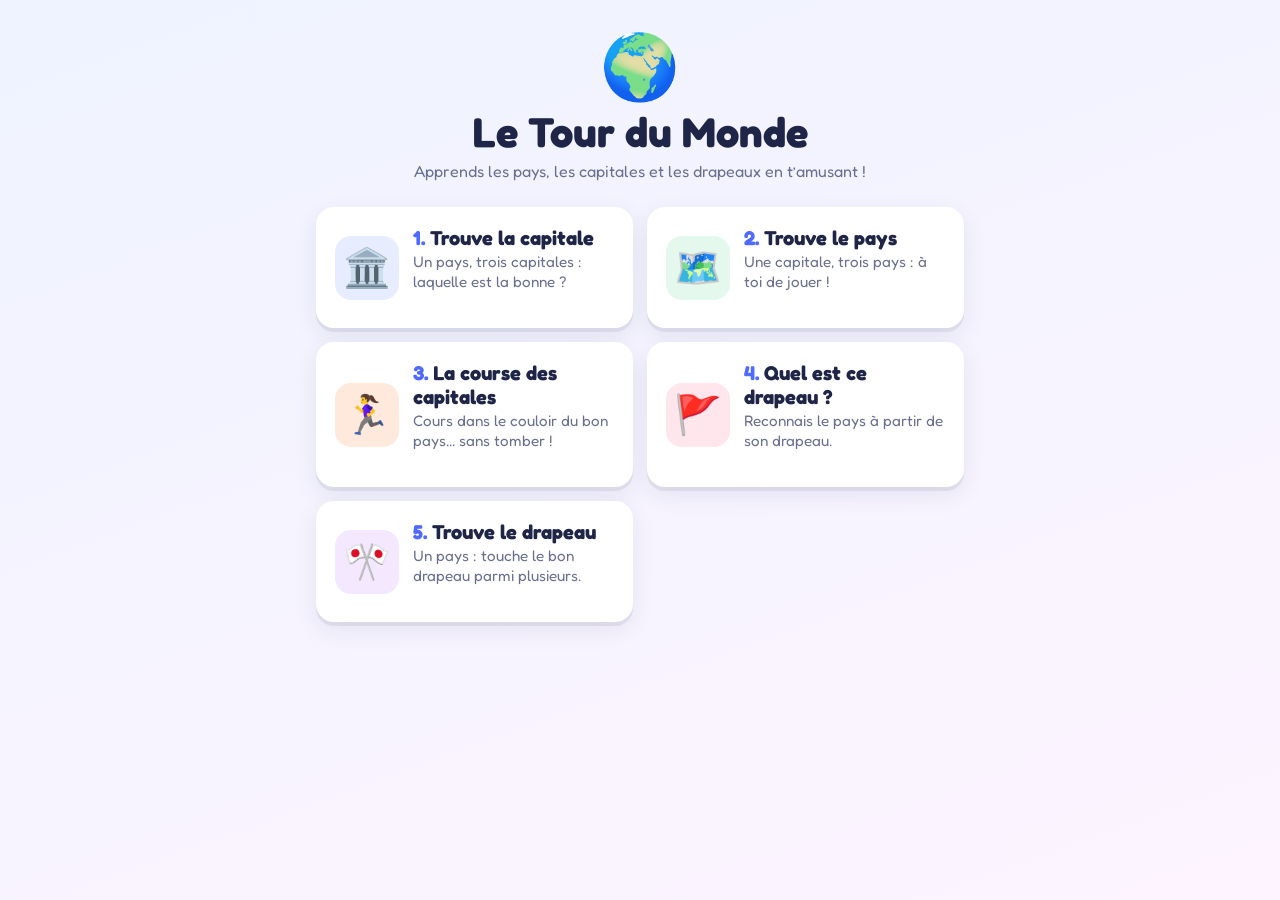
==== games/index.html @ 3e487d0f "Add new geography quiz games: "Trouve le pays", "La course des capitales", "Quel est ce drapeau ?", " ====
<!doctype html>
<html lang="fr">
<head>
  <meta charset="utf-8">
  <meta name="viewport" content="width=device-width, initial-scale=1, viewport-fit=cover">
  <title>Le Tour du Monde</title>
  <link rel="preconnect" href="https://fonts.googleapis.com">
  <link rel="stylesheet" href="https://fonts.googleapis.com/css2?family=Fredoka:wght@400;600;700&display=swap">
  <link rel="stylesheet" href="assets/style.css">
  <style>
    .hero { text-align: center; padding: 18px 8px 8px; }
    .hero .globe { font-size: 4rem; line-height: 1; animation: spin 6s ease-in-out infinite alternate; display: inline-block; }
    .hero h1 { margin: 8px 0 4px; font-size: clamp(1.8rem, 7vw, 2.6rem); }
    .hero p { color: var(--muted); margin: 0; }
    .games { display: grid; gap: 14px; margin-top: 18px; }
    @media (min-width: 620px) { .games { grid-template-columns: 1fr 1fr; } }
    .game-card {
      display: flex;
      gap: 14px;
      align-items: center;
      text-decoration: none;
      color: inherit;
      background: var(--card);
      border-radius: var(--radius);
      box-shadow: var(--shadow);
      padding: 16px;
      border: 3px solid transparent;
      transition: transform 0.1s, border-color 0.15s;
    }
    .game-card:hover { border-color: #b9c4ff; transform: translateY(-2px); }
    .game-card:active { transform: translateY(1px); }
    .game-icon {
      font-size: 2.4rem;
      width: 64px;
      height: 64px;
      flex: none;
      border-radius: 16px;
      display: grid;
      place-items: center;
    }
    .game-card h2 { margin: 0 0 2px; font-size: 1.25rem; }
    .game-card p { margin: 0; color: var(--muted); font-size: 0.95rem; line-height: 1.3; }
    .game-card .rec { color: #b07a00; font-weight: 600; font-size: 0.85rem; margin-top: 4px; min-height: 1em; }
    .num { color: var(--primary); }
    @keyframes spin { from { transform: rotate(-12deg); } to { transform: rotate(12deg); } }
  </style>
</head>
<body>
  <main>
    <header class="hero">
      <div class="globe">🌍</div>
      <h1>Le Tour du Monde</h1>
      <p>Apprends les pays, les capitales et les drapeaux en t’amusant !</p>
    </header>

    <nav class="games">
      <a class="game-card" href="jeu1-capitales.html">
        <div class="game-icon" style="background:#e8ecff">🏛️</div>
        <div>
          <h2><span class="num">1.</span> Trouve la capitale</h2>
          <p>Un pays, trois capitales : laquelle est la bonne ?</p>
          <div class="rec" data-rec="jeu1"></div>
        </div>
      </a>
      <a class="game-card" href="jeu2-pays.html">
        <div class="game-icon" style="background:#e5f8ee">🗺️</div>
        <div>
          <h2><span class="num">2.</span> Trouve le pays</h2>
          <p>Une capitale, trois pays : à toi de jouer !</p>
          <div class="rec" data-rec="jeu2"></div>
        </div>
      </a>
      <a class="game-card" href="jeu3-course.html">
        <div class="game-icon" style="background:#ffe9dc">🏃‍♀️</div>
        <div>
          <h2><span class="num">3.</span> La course des capitales</h2>
          <p>Cours dans le couloir du bon pays… sans tomber !</p>
          <div class="rec" data-rec="jeu3" data-unit="m"></div>
        </div>
      </a>
      <a class="game-card" href="jeu4-drapeaux.html">
        <div class="game-icon" style="background:#ffe5ec">🚩</div>
        <div>
          <h2><span class="num">4.</span> Quel est ce drapeau&nbsp;?</h2>
          <p>Reconnais le pays à partir de son drapeau.</p>
          <div class="rec" data-rec="jeu4" data-levels="1"></div>
        </div>
      </a>
      <a class="game-card" href="jeu5-trouve-le-drapeau.html">
        <div class="game-icon" style="background:#f3e8ff">🎌</div>
        <div>
          <h2><span class="num">5.</span> Trouve le drapeau</h2>
          <p>Un pays : touche le bon drapeau parmi plusieurs.</p>
          <div class="rec" data-rec="jeu5" data-levels="1"></div>
        </div>
      </a>
    </nav>
  </main>

  <script src="assets/data.js"></script>
  <script src="assets/common.js"></script>
  <script>
    // Affiche les records enregistrés sur cet appareil.
    const LEVEL_NAMES = { facile: 'Facile', moyen: 'Moyen', difficile: 'Difficile' };
    document.querySelectorAll('[data-rec]').forEach((el) => {
      const id = el.dataset.rec;
      if (el.dataset.levels) {
        const parts = Object.keys(LEVEL_NAMES)
          .map((k) => [LEVEL_NAMES[k], Game.store.get('best:' + id + ':' + k, 0)])
          .filter(([, v]) => v > 0)
          .map(([name, v]) => name + ' ' + v);
        el.textContent = parts.length ? '🏆 ' + parts.join(' · ') : '';
      } else {
        const v = Game.store.get('best:' + id, 0);
        el.textContent = v ? '🏆 Record : ' + v + ' ' + (el.dataset.unit || 'pts') : '';
      }
    });
  </script>
</body>
</html>
---- games/assets/style.css ----
:root {
  --bg: #eef3ff;
  --bg2: #fdf4ff;
  --card: #ffffff;
  --ink: #1f2547;
  --muted: #69708f;
  --primary: #4f6bff;
  --primary-dark: #3a52d6;
  --accent: #ffb703;
  --good: #1fb36b;
  --good-bg: #d8f7e7;
  --bad: #ec4747;
  --bad-bg: #ffe0e0;
  --line: #dfe5f7;
  --radius: 18px;
  --shadow: 0 4px 0 rgba(31, 37, 71, 0.08), 0 8px 24px rgba(31, 37, 71, 0.08);
  --topbar-h: 56px;
}

* { box-sizing: border-box; }

html, body { margin: 0; }

body {
  font-family: 'Fredoka', 'Trebuchet MS', system-ui, sans-serif;
  color: var(--ink);
  background: linear-gradient(160deg, var(--bg) 0%, var(--bg2) 100%) fixed;
  min-height: 100dvh;
  -webkit-tap-highlight-color: transparent;
  overflow-x: hidden;
}

button { font: inherit; color: inherit; }

/* ---------- Barre du haut ---------- */
.topbar {
  height: var(--topbar-h);
  display: flex;
  align-items: center;
  gap: 8px;
  padding: 0 12px;
  background: var(--card);
  box-shadow: 0 2px 10px rgba(31, 37, 71, 0.08);
  position: sticky;
  top: 0;
  z-index: 10;
}
.topbar h1 {
  flex: 1;
  margin: 0;
  font-size: 1.15rem;
  text-align: center;
  white-space: nowrap;
  overflow: hidden;
  text-overflow: ellipsis;
}
.topbar a, .icon-btn {
  text-decoration: none;
  color: var(--primary);
  font-weight: 600;
  background: none;
  border: 0;
  padding: 8px;
  cursor: pointer;
  border-radius: 10px;
  min-width: 44px;
}
.icon-btn { font-size: 1.3rem; }

main {
  max-width: 680px;
  margin: 0 auto;
  padding: 16px;
}

/* ---------- Cartes et boutons ---------- */
.card {
  background: var(--card);
  border-radius: var(--radius);
  box-shadow: var(--shadow);
  padding: 24px 20px;
  text-align: center;
}
.big-emoji { font-size: 3.5rem; line-height: 1; }
.card h2 { margin: 8px 0 6px; font-size: 1.7rem; }
.rules { color: var(--muted); line-height: 1.45; margin: 0 auto 18px; max-width: 460px; }
.best { font-weight: 600; color: #b07a00; min-height: 1.4em; margin: 12px 0; }

.btn {
  border: 0;
  border-radius: 14px;
  padding: 12px 22px;
  font-weight: 600;
  font-size: 1.05rem;
  cursor: pointer;
  background: var(--line);
  transition: transform 0.08s, background 0.2s;
  text-decoration: none;
  display: inline-block;
}
.btn:active { transform: translateY(2px); }
.btn.primary { background: var(--primary); color: #fff; box-shadow: 0 4px 0 var(--primary-dark); }
.btn.primary:active { box-shadow: 0 2px 0 var(--primary-dark); }
.btn.ghost { background: transparent; color: var(--primary); border: 2px solid var(--line); }
.btn.big { font-size: 1.35rem; padding: 14px 40px; }
.btn-row { display: flex; gap: 10px; justify-content: center; flex-wrap: wrap; margin-top: 16px; }

.error-msg { color: var(--bad); font-weight: 600; min-height: 1.3em; margin: 8px 0 0; }

/* ---------- Réglages : continents et difficulté ---------- */
.setting-label { font-weight: 600; margin: 4px 0 8px; color: var(--muted); }
.chips + .setting-label { margin-top: 18px; }
.chips { display: flex; flex-wrap: wrap; gap: 8px; justify-content: center; }
.chip {
  border: 2px solid var(--line);
  background: #fff;
  border-radius: 999px;
  padding: 8px 14px;
  cursor: pointer;
  font-weight: 600;
  color: var(--muted);
}
.chip.on { border-color: var(--primary); background: #e8ecff; color: var(--primary-dark); }

.segmented {
  display: inline-flex;
  background: var(--line);
  border-radius: 14px;
  padding: 4px;
  gap: 4px;
}
.segmented button {
  border: 0;
  background: transparent;
  padding: 10px 16px;
  border-radius: 10px;
  cursor: pointer;
  font-weight: 600;
  color: var(--muted);
}
.segmented button.on { background: #fff; color: var(--primary-dark); box-shadow: 0 2px 6px rgba(0, 0, 0, 0.1); }
.seg-help { color: var(--muted); font-size: 0.95rem; margin-top: 8px; min-height: 1.3em; }

/* ---------- Jeu : HUD ---------- */
.hud {
  display: grid;
  grid-template-columns: repeat(3, 1fr);
  gap: 8px;
}
.hud-item {
  background: var(--card);
  border-radius: 14px;
  box-shadow: var(--shadow);
  padding: 6px 4px;
  text-align: center;
  display: flex;
  flex-direction: column;
}
.hud-item .lbl { font-size: 0.75rem; color: var(--muted); text-transform: uppercase; letter-spacing: 0.04em; }
.hud-item b { font-size: 1.5rem; }
.hud-item.warn b { color: var(--bad); animation: pulse 0.5s infinite alternate; }
.combo-hot b { color: #ff7b00; }

.timebar { height: 8px; background: var(--line); border-radius: 99px; margin: 10px 0 14px; overflow: hidden; }
.timebar div { height: 100%; background: linear-gradient(90deg, var(--accent), #ff7b00); border-radius: 99px; transition: width 0.1s linear; }

.play { position: relative; }

.stage { text-align: center; }
.prompt-label { color: var(--muted); font-weight: 600; margin: 4px 0; }
.question {
  font-size: clamp(1.9rem, 8vw, 2.8rem);
  font-weight: 700;
  margin: 4px 0 4px;
  line-height: 1.1;
  word-break: break-word;
}
.region-tag { color: var(--muted); margin-bottom: 16px; }

/* ---------- Choix de réponse ---------- */
.choices { display: grid; gap: 12px; grid-template-columns: 1fr; margin-top: 8px; }
.choices.two-cols { grid-template-columns: 1fr 1fr; gap: 10px; }
.choice {
  background: var(--card);
  border: 3px solid var(--line);
  border-radius: 16px;
  min-height: 64px;
  padding: 10px 12px;
  font-size: 1.35rem;
  font-weight: 600;
  cursor: pointer;
  box-shadow: 0 4px 0 var(--line);
  transition: transform 0.08s, border-color 0.15s, background 0.15s;
  word-break: break-word;
}
.two-cols .choice { font-size: 1.05rem; min-height: 56px; }
.choice:hover { border-color: #b9c4ff; }
.choice:active { transform: translateY(2px); box-shadow: 0 2px 0 var(--line); }
.choices.locked .choice { pointer-events: none; }
.choice.good { background: var(--good-bg); border-color: var(--good); box-shadow: 0 4px 0 var(--good); }
.choice.bad { background: var(--bad-bg); border-color: var(--bad); box-shadow: 0 4px 0 var(--bad); animation: shake 0.4s; }
.choice.reveal { animation: pulse 0.45s 2 alternate; }

/* ---------- Drapeaux ---------- */
.flag-big {
  display: flex;
  justify-content: center;
  margin: 6px 0 16px;
  min-height: 140px;
  align-items: center;
}
.flag-big img {
  max-width: min(320px, 85vw);
  max-height: 210px;
  border-radius: 8px;
  box-shadow: 0 0 0 1px rgba(0, 0, 0, 0.12), 0 6px 18px rgba(31, 37, 71, 0.18);
  background: #fff;
}
.flag-grid { display: grid; gap: 10px; margin-top: 8px; }
.flag-grid.n3 { grid-template-columns: 1fr; max-width: 300px; margin-inline: auto; }
.flag-grid.n8 { grid-template-columns: repeat(2, 1fr); }
.flag-grid.n20 { grid-template-columns: repeat(4, 1fr); gap: 6px; }
@media (min-width: 560px) {
  .flag-grid.n3 { grid-template-columns: repeat(3, 1fr); max-width: none; }
  .flag-grid.n8 { grid-template-columns: repeat(4, 1fr); }
  .flag-grid.n20 { grid-template-columns: repeat(5, 1fr); gap: 8px; }
}
.flag-choice {
  padding: 6px;
  min-height: 0;
  display: flex;
  align-items: center;
  justify-content: center;
  aspect-ratio: 3 / 2;
}
.n20 .flag-choice { padding: 3px; border-width: 2px; border-radius: 10px; }
.flag-choice img {
  max-width: 100%;
  max-height: 100%;
  border-radius: 4px;
  box-shadow: 0 0 0 1px rgba(0, 0, 0, 0.12);
  display: block;
}
.flag-choice { position: relative; }
.flag-name {
  position: absolute;
  left: 4px;
  right: 4px;
  bottom: 4px;
  background: rgba(255, 255, 255, 0.92);
  border-radius: 6px;
  font-size: 0.8rem;
  font-weight: 600;
  padding: 2px 4px;
  line-height: 1.2;
}
.mini-flag { height: 1.2em; vertical-align: -0.2em; border-radius: 2px; box-shadow: 0 0 0 1px rgba(0, 0, 0, 0.15); }

/* ---------- Saisie avec autocomplétion ---------- */
.ac { position: relative; max-width: 420px; margin: 0 auto; }
.ac input {
  width: 100%;
  font: inherit;
  font-size: 1.3rem;
  padding: 14px 16px;
  border-radius: 14px;
  border: 3px solid var(--line);
  outline: none;
  background: #fff;
}
.ac input:focus { border-color: var(--primary); }
.ac input.good { border-color: var(--good); background: var(--good-bg); }
.ac input.bad { border-color: var(--bad); background: var(--bad-bg); animation: shake 0.4s; }
.ac-list {
  list-style: none;
  margin: 4px 0 0;
  padding: 4px;
  position: absolute;
  left: 0;
  right: 0;
  top: 100%;
  background: #fff;
  border-radius: 14px;
  box-shadow: var(--shadow);
  z-index: 5;
  text-align: left;
}
.ac-list:empty { display: none; }
.ac-list li { padding: 12px 14px; border-radius: 10px; cursor: pointer; font-size: 1.15rem; }
.ac-list li.active, .ac-list li:hover { background: #e8ecff; }
.answer-reveal { min-height: 1.6em; margin-top: 12px; font-size: 1.2rem; font-weight: 600; }
.answer-reveal.good { color: var(--good); }
.answer-reveal.bad { color: var(--bad); }

/* ---------- Petit texte flottant (+3, -1) ---------- */
.pop {
  position: absolute;
  left: 50%;
  top: 70px;
  transform: translateX(-50%);
  font-size: 2.2rem;
  font-weight: 700;
  pointer-events: none;
  opacity: 0;
  z-index: 4;
  text-shadow: 0 2px 0 #fff;
}
.pop.show { animation: floatUp 0.9s ease-out; }
.pop.good { color: var(--good); }
.pop.bad { color: var(--bad); }

/* ---------- Écran de fin ---------- */
.final-score { font-size: 4rem; font-weight: 700; color: var(--primary); line-height: 1; margin: 10px 0 2px; }
.final-unit { color: var(--muted); font-weight: 600; }
.record { background: #fff4d1; color: #a06800; border-radius: 12px; padding: 8px 12px; font-weight: 700; display: inline-block; margin-top: 12px; animation: pulse 0.6s 4 alternate; }
.stats { display: flex; justify-content: center; gap: 18px; margin: 16px 0 4px; flex-wrap: wrap; font-weight: 600; }
.review { text-align: left; margin: 18px auto 0; max-width: 420px; }
.review h3 { font-size: 1.05rem; margin: 0 0 8px; text-align: center; }
.review ul { list-style: none; margin: 0; padding: 0; }
.review li { padding: 8px 12px; border-radius: 10px; background: var(--bg); margin-bottom: 6px; display: flex; justify-content: space-between; gap: 8px; align-items: center; }
.review li b { color: var(--good); text-align: right; }

/* ---------- Animations ---------- */
@keyframes shake {
  0%, 100% { transform: translateX(0); }
  25% { transform: translateX(-6px); }
  75% { transform: translateX(6px); }
}
@keyframes pulse { from { transform: scale(1); } to { transform: scale(1.06); } }
@keyframes floatUp {
  0% { opacity: 0; transform: translate(-50%, 10px) scale(0.8); }
  20% { opacity: 1; transform: translate(-50%, 0) scale(1.1); }
  100% { opacity: 0; transform: translate(-50%, -40px) scale(1); }
}

@media (prefers-reduced-motion: reduce) {
  *, *::before, *::after { animation: none !important; transition: none !important; }
}
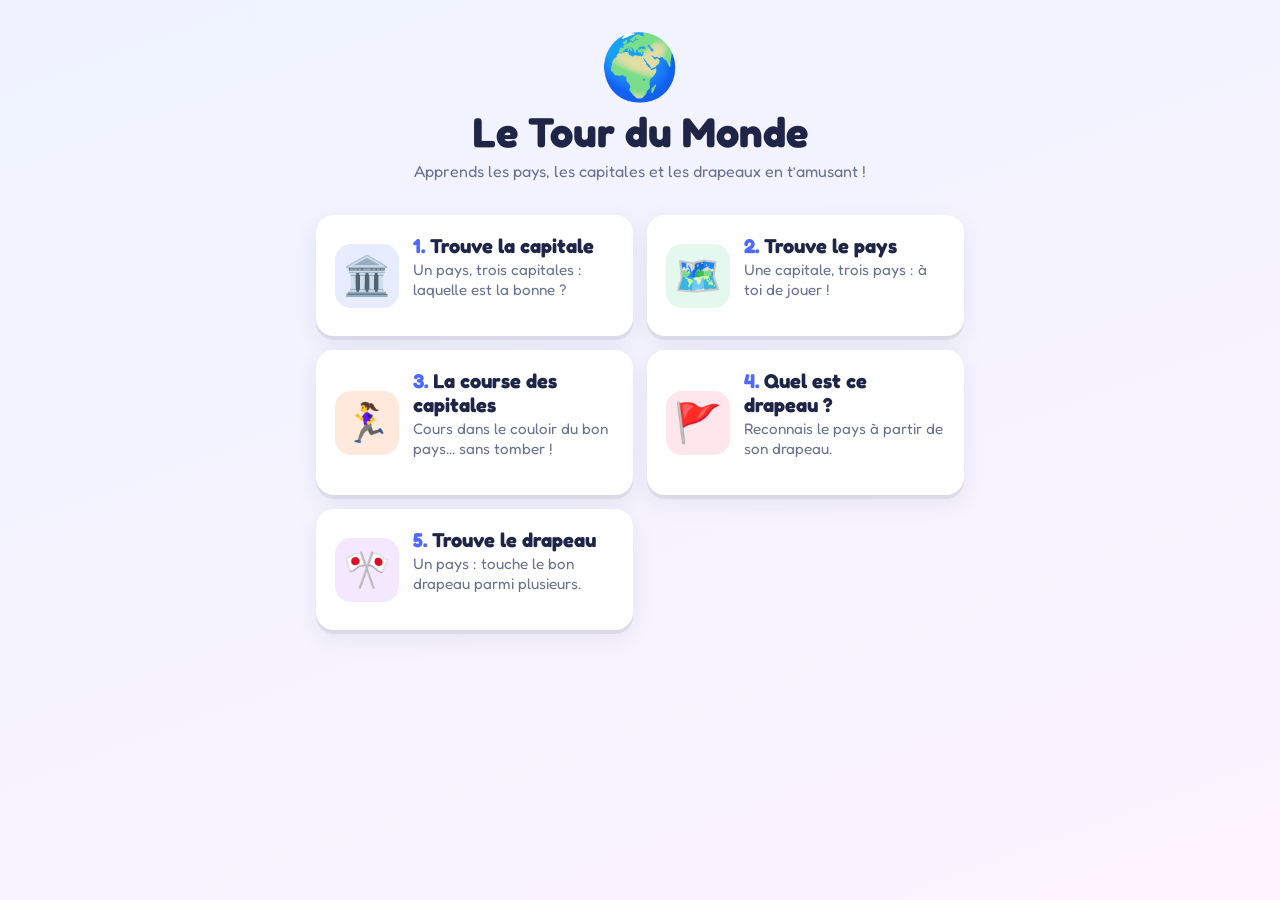
==== commit 6192ec9a: "Display Paris build timestamp and commit on home screen" ====
--- a/games/index.html
+++ b/games/index.html
@@ -1,120 +1,121 @@
-<!doctype html>
-<html lang="fr">
-<head>
-  <meta charset="utf-8">
-  <meta name="viewport" content="width=device-width, initial-scale=1, viewport-fit=cover">
-  <title>Le Tour du Monde</title>
-  <link rel="preconnect" href="https://fonts.googleapis.com">
-  <link rel="stylesheet" href="https://fonts.googleapis.com/css2?family=Fredoka:wght@400;600;700&display=swap">
-  <link rel="stylesheet" href="assets/style.css">
-  <style>
-    .hero { text-align: center; padding: 18px 8px 8px; }
-    .hero .globe { font-size: 4rem; line-height: 1; animation: spin 6s ease-in-out infinite alternate; display: inline-block; }
-    .hero h1 { margin: 8px 0 4px; font-size: clamp(1.8rem, 7vw, 2.6rem); }
-    .hero p { color: var(--muted); margin: 0; }
-    .games { display: grid; gap: 14px; margin-top: 18px; }
-    @media (min-width: 620px) { .games { grid-template-columns: 1fr 1fr; } }
-    .game-card {
-      display: flex;
-      gap: 14px;
-      align-items: center;
-      text-decoration: none;
-      color: inherit;
-      background: var(--card);
-      border-radius: var(--radius);
-      box-shadow: var(--shadow);
-      padding: 16px;
-      border: 3px solid transparent;
-      transition: transform 0.1s, border-color 0.15s;
-    }
-    .game-card:hover { border-color: #b9c4ff; transform: translateY(-2px); }
-    .game-card:active { transform: translateY(1px); }
-    .game-icon {
-      font-size: 2.4rem;
-      width: 64px;
-      height: 64px;
-      flex: none;
-      border-radius: 16px;
-      display: grid;
-      place-items: center;
-    }
-    .game-card h2 { margin: 0 0 2px; font-size: 1.25rem; }
-    .game-card p { margin: 0; color: var(--muted); font-size: 0.95rem; line-height: 1.3; }
-    .game-card .rec { color: #b07a00; font-weight: 600; font-size: 0.85rem; margin-top: 4px; min-height: 1em; }
-    .num { color: var(--primary); }
-    @keyframes spin { from { transform: rotate(-12deg); } to { transform: rotate(12deg); } }
-  </style>
-</head>
-<body>
-  <main>
-    <header class="hero">
-      <div class="globe">🌍</div>
-      <h1>Le Tour du Monde</h1>
-      <p>Apprends les pays, les capitales et les drapeaux en t’amusant !</p>
-    </header>
-
-    <nav class="games">
-      <a class="game-card" href="jeu1-capitales.html">
-        <div class="game-icon" style="background:#e8ecff">🏛️</div>
-        <div>
-          <h2><span class="num">1.</span> Trouve la capitale</h2>
-          <p>Un pays, trois capitales : laquelle est la bonne ?</p>
-          <div class="rec" data-rec="jeu1"></div>
-        </div>
-      </a>
-      <a class="game-card" href="jeu2-pays.html">
-        <div class="game-icon" style="background:#e5f8ee">🗺️</div>
-        <div>
-          <h2><span class="num">2.</span> Trouve le pays</h2>
-          <p>Une capitale, trois pays : à toi de jouer !</p>
-          <div class="rec" data-rec="jeu2"></div>
-        </div>
-      </a>
-      <a class="game-card" href="jeu3-course.html">
-        <div class="game-icon" style="background:#ffe9dc">🏃‍♀️</div>
-        <div>
-          <h2><span class="num">3.</span> La course des capitales</h2>
-          <p>Cours dans le couloir du bon pays… sans tomber !</p>
-          <div class="rec" data-rec="jeu3" data-unit="m"></div>
-        </div>
-      </a>
-      <a class="game-card" href="jeu4-drapeaux.html">
-        <div class="game-icon" style="background:#ffe5ec">🚩</div>
-        <div>
-          <h2><span class="num">4.</span> Quel est ce drapeau&nbsp;?</h2>
-          <p>Reconnais le pays à partir de son drapeau.</p>
-          <div class="rec" data-rec="jeu4" data-levels="1"></div>
-        </div>
-      </a>
-      <a class="game-card" href="jeu5-trouve-le-drapeau.html">
-        <div class="game-icon" style="background:#f3e8ff">🎌</div>
-        <div>
-          <h2><span class="num">5.</span> Trouve le drapeau</h2>
-          <p>Un pays : touche le bon drapeau parmi plusieurs.</p>
-          <div class="rec" data-rec="jeu5" data-levels="1"></div>
-        </div>
-      </a>
-    </nav>
-  </main>
-
-  <script src="assets/data.js"></script>
-  <script src="assets/common.js"></script>
-  <script>
-    // Affiche les records enregistrés sur cet appareil.
-    const LEVEL_NAMES = { facile: 'Facile', moyen: 'Moyen', difficile: 'Difficile' };
-    document.querySelectorAll('[data-rec]').forEach((el) => {
-      const id = el.dataset.rec;
-      if (el.dataset.levels) {
-        const parts = Object.keys(LEVEL_NAMES)
-          .map((k) => [LEVEL_NAMES[k], Game.store.get('best:' + id + ':' + k, 0)])
-          .filter(([, v]) => v > 0)
-          .map(([name, v]) => name + ' ' + v);
-        el.textContent = parts.length ? '🏆 ' + parts.join(' · ') : '';
-      } else {
-        const v = Game.store.get('best:' + id, 0);
-        el.textContent = v ? '🏆 Record : ' + v + ' ' + (el.dataset.unit || 'pts') : '';
-      }
-    });
-  </script>
-</body>
-</html>
+<!doctype html>
+<html lang="fr">
+<head>
+  <meta charset="utf-8">
+  <meta name="viewport" content="width=device-width, initial-scale=1, viewport-fit=cover">
+  <title>Le Tour du Monde</title>
+  <link rel="preconnect" href="https://fonts.googleapis.com">
+  <link rel="stylesheet" href="https://fonts.googleapis.com/css2?family=Fredoka:wght@400;600;700&display=swap">
+  <link rel="stylesheet" href="assets/style.css">
+  <style>
+    .hero { text-align: center; padding: 18px 8px 8px; }
+    .hero .globe { font-size: 4rem; line-height: 1; animation: spin 6s ease-in-out infinite alternate; display: inline-block; }
+    .hero h1 { margin: 8px 0 4px; font-size: clamp(1.8rem, 7vw, 2.6rem); }
+    .hero p { color: var(--muted); margin: 0; }
+    .games { display: grid; gap: 14px; margin-top: 18px; }
+    @media (min-width: 620px) { .games { grid-template-columns: 1fr 1fr; } }
+    .game-card {
+      display: flex;
+      gap: 14px;
+      align-items: center;
+      text-decoration: none;
+      color: inherit;
+      background: var(--card);
+      border-radius: var(--radius);
+      box-shadow: var(--shadow);
+      padding: 16px;
+      border: 3px solid transparent;
+      transition: transform 0.1s, border-color 0.15s;
+    }
+    .game-card:hover { border-color: #b9c4ff; transform: translateY(-2px); }
+    .game-card:active { transform: translateY(1px); }
+    .game-icon {
+      font-size: 2.4rem;
+      width: 64px;
+      height: 64px;
+      flex: none;
+      border-radius: 16px;
+      display: grid;
+      place-items: center;
+    }
+    .game-card h2 { margin: 0 0 2px; font-size: 1.25rem; }
+    .game-card p { margin: 0; color: var(--muted); font-size: 0.95rem; line-height: 1.3; }
+    .game-card .rec { color: #b07a00; font-weight: 600; font-size: 0.85rem; margin-top: 4px; min-height: 1em; }
+    .num { color: var(--primary); }
+    @keyframes spin { from { transform: rotate(-12deg); } to { transform: rotate(12deg); } }
+  </style>
+</head>
+<body>
+  <main>
+    <header class="hero">
+      <div class="globe">🌍</div>
+      <h1>Le Tour du Monde</h1>
+      <p>Apprends les pays, les capitales et les drapeaux en t’amusant !</p>
+      <p id="build-info" style="font-size:0.8rem;margin-top:8px" aria-label="Date et heure de compilation"></p>
+    </header>
+
+    <nav class="games">
+      <a class="game-card" href="jeu1-capitales.html">
+        <div class="game-icon" style="background:#e8ecff">🏛️</div>
+        <div>
+          <h2><span class="num">1.</span> Trouve la capitale</h2>
+          <p>Un pays, trois capitales : laquelle est la bonne ?</p>
+          <div class="rec" data-rec="jeu1"></div>
+        </div>
+      </a>
+      <a class="game-card" href="jeu2-pays.html">
+        <div class="game-icon" style="background:#e5f8ee">🗺️</div>
+        <div>
+          <h2><span class="num">2.</span> Trouve le pays</h2>
+          <p>Une capitale, trois pays : à toi de jouer !</p>
+          <div class="rec" data-rec="jeu2"></div>
+        </div>
+      </a>
+      <a class="game-card" href="jeu3-course.html">
+        <div class="game-icon" style="background:#ffe9dc">🏃‍♀️</div>
+        <div>
+          <h2><span class="num">3.</span> La course des capitales</h2>
+          <p>Cours dans le couloir du bon pays… sans tomber !</p>
+          <div class="rec" data-rec="jeu3"></div>
+        </div>
+      </a>
+      <a class="game-card" href="jeu4-drapeaux.html">
+        <div class="game-icon" style="background:#ffe5ec">🚩</div>
+        <div>
+          <h2><span class="num">4.</span> Quel est ce drapeau&nbsp;?</h2>
+          <p>Reconnais le pays à partir de son drapeau.</p>
+          <div class="rec" data-rec="jeu4" data-levels="1"></div>
+        </div>
+      </a>
+      <a class="game-card" href="jeu5-trouve-le-drapeau.html">
+        <div class="game-icon" style="background:#f3e8ff">🎌</div>
+        <div>
+          <h2><span class="num">5.</span> Trouve le drapeau</h2>
+          <p>Un pays : touche le bon drapeau parmi plusieurs.</p>
+          <div class="rec" data-rec="jeu5" data-levels="1"></div>
+        </div>
+      </a>
+    </nav>
+  </main>
+
+  <script src="assets/data.js"></script>
+  <script src="assets/common.js"></script>
+  <script>
+    // Affiche les records enregistrés sur cet appareil.
+    const LEVEL_NAMES = { facile: 'Facile', moyen: 'Moyen', difficile: 'Difficile' };
+    document.querySelectorAll('[data-rec]').forEach((el) => {
+      const id = el.dataset.rec;
+      if (el.dataset.levels) {
+        const parts = Object.keys(LEVEL_NAMES)
+          .map((k) => [LEVEL_NAMES[k], Game.store.get('best:' + id + ':' + k, 0)])
+          .filter(([, v]) => v > 0)
+          .map(([name, v]) => name + ' ' + v);
+        el.textContent = parts.length ? '🏆 ' + parts.join(' · ') : '';
+      } else {
+        const v = Game.store.get('best:' + id, 0);
+        el.textContent = v ? '🏆 Record : ' + v + ' ' + (el.dataset.unit || 'pts') : '';
+      }
+    });
+  </script>
+</body>
+</html>
